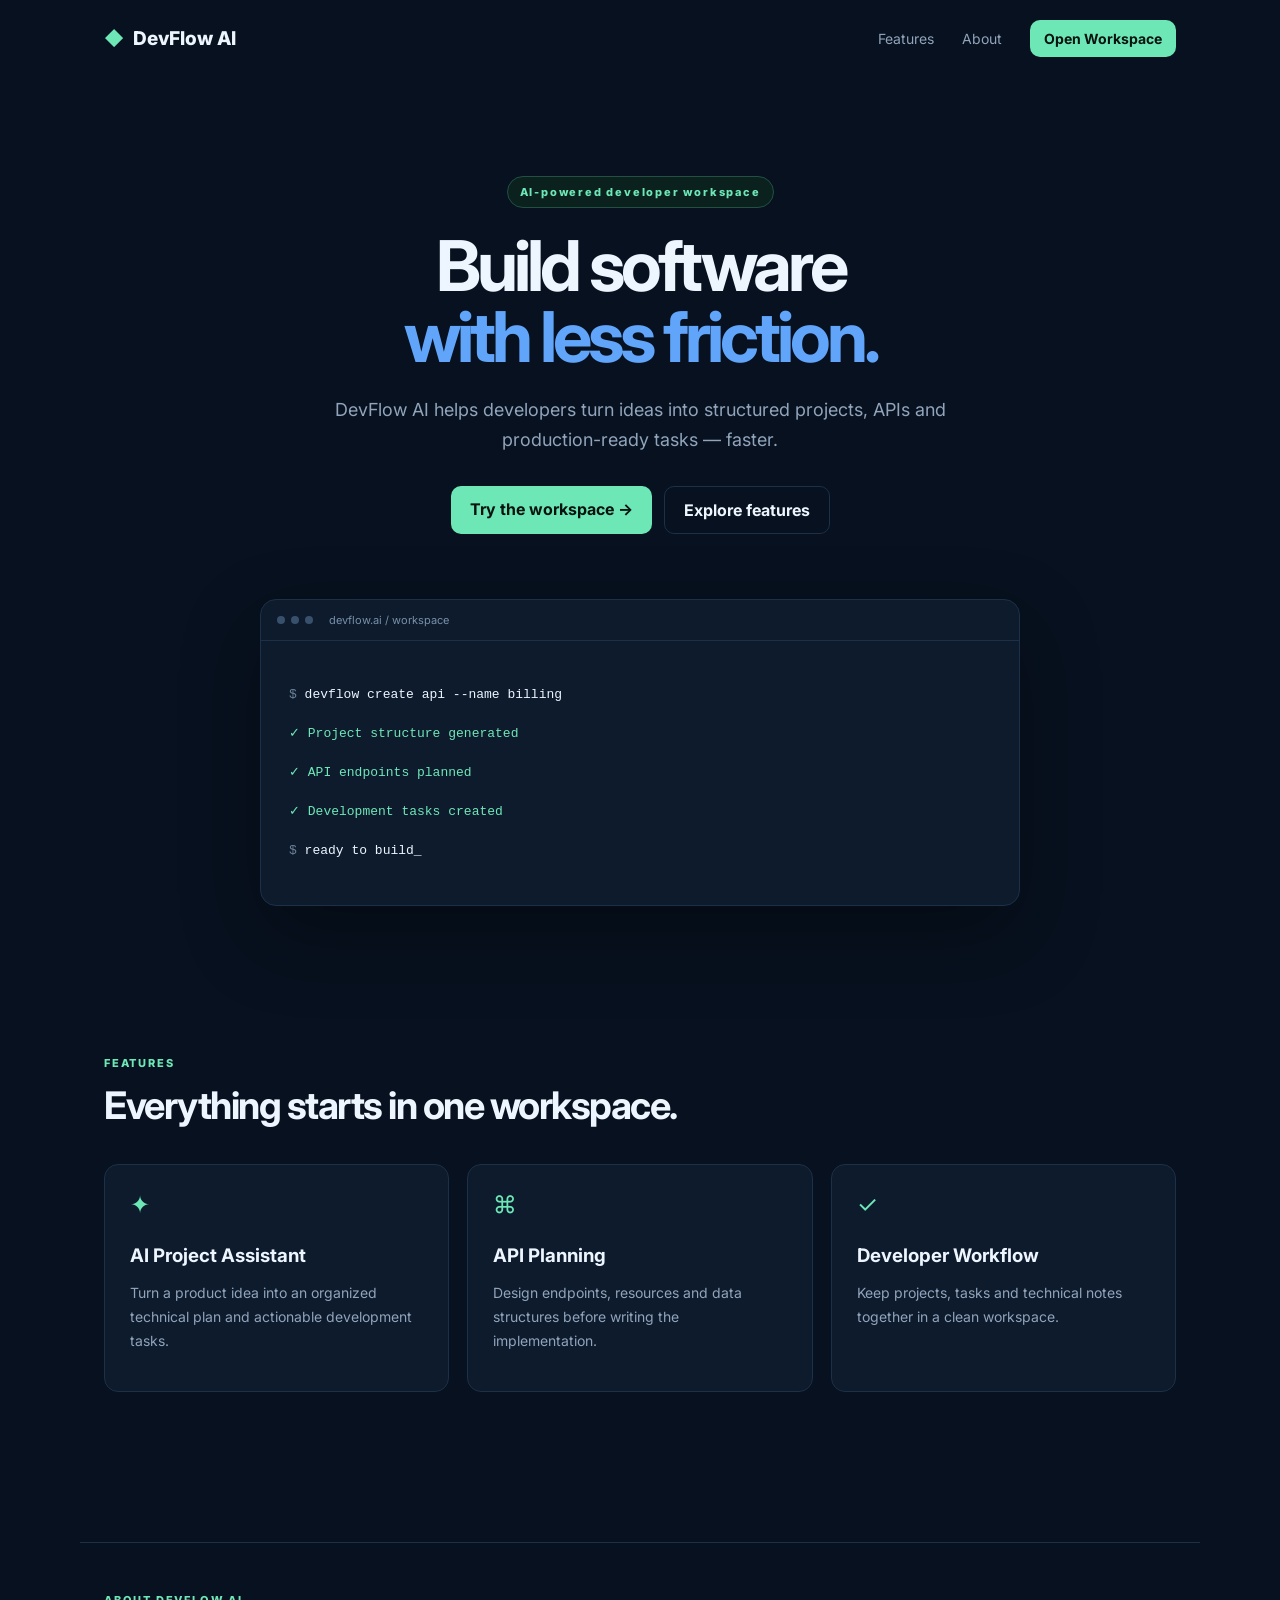
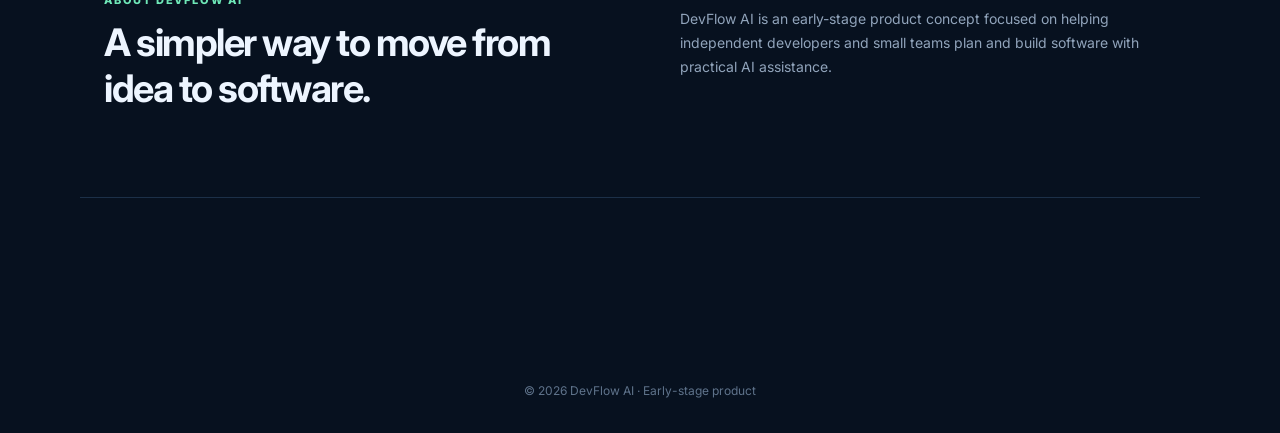
==== index.html @ 963de637 "Add files via upload" ====
<!doctype html>
<html lang="en">
<head>
  <meta charset="UTF-8">
  <meta name="viewport" content="width=device-width, initial-scale=1.0">
  <title>DevFlow AI — AI-powered development workspace</title>
  <meta name="description" content="DevFlow AI helps developers plan, build and manage software projects faster with AI.">
  <link rel="stylesheet" href="style.css">
</head>
<body>
  <nav class="nav">
    <a class="brand" href="index.html"><span>◆</span> DevFlow AI</a>
    <div class="nav-links">
      <a href="#features">Features</a>
      <a href="#about">About</a>
      <a class="btn small" href="login.html">Open Workspace</a>
    </div>
  </nav>

  <main>
    <section class="hero">
      <div class="badge">AI-powered developer workspace</div>
      <h1>Build software<br><span>with less friction.</span></h1>
      <p>DevFlow AI helps developers turn ideas into structured projects, APIs and production-ready tasks — faster.</p>
      <div class="actions">
        <a class="btn" href="login.html">Try the workspace →</a>
        <a class="btn ghost" href="#features">Explore features</a>
      </div>
      <div class="hero-card">
        <div class="window-top"><i></i><i></i><i></i><span>devflow.ai / workspace</span></div>
        <div class="terminal">
          <p><span class="muted">$</span> devflow create api --name billing</p>
          <p class="success">✓ Project structure generated</p>
          <p class="success">✓ API endpoints planned</p>
          <p class="success">✓ Development tasks created</p>
          <p><span class="muted">$</span> ready to build_</p>
        </div>
      </div>
    </section>

    <section id="features" class="section">
      <div class="eyebrow">FEATURES</div>
      <h2>Everything starts in one workspace.</h2>
      <div class="grid">
        <article><div class="icon">✦</div><h3>AI Project Assistant</h3><p>Turn a product idea into an organized technical plan and actionable development tasks.</p></article>
        <article><div class="icon">⌘</div><h3>API Planning</h3><p>Design endpoints, resources and data structures before writing the implementation.</p></article>
        <article><div class="icon">✓</div><h3>Developer Workflow</h3><p>Keep projects, tasks and technical notes together in a clean workspace.</p></article>
      </div>
    </section>

    <section id="about" class="about">
      <div>
        <div class="eyebrow">ABOUT DEVFLOW AI</div>
        <h2>A simpler way to move from idea to software.</h2>
      </div>
      <p>DevFlow AI is an early-stage product concept focused on helping independent developers and small teams plan and build software with practical AI assistance.</p>
    </section>
  </main>

  <footer>© 2026 DevFlow AI · Early-stage product</footer>
</body>
</html>
---- style.css ----
@import url('https://fonts.googleapis.com/css2?family=Inter:wght@400;500;600;700;800&display=swap');
:root{--bg:#07111f;--panel:#0d1b2d;--line:#1c3048;--text:#edf5ff;--muted:#91a4bb;--accent:#6ee7b7;--accent2:#60a5fa}
*{box-sizing:border-box}html{scroll-behavior:smooth}body{margin:0;background:var(--bg);color:var(--text);font-family:Inter,Arial,sans-serif}a{text-decoration:none;color:inherit}
.nav{height:76px;display:flex;align-items:center;justify-content:space-between;max-width:1120px;margin:auto;padding:0 24px}.brand{font-weight:800;font-size:19px;display:flex;gap:9px;align-items:center}.brand span{color:var(--accent)}.nav-links{display:flex;gap:28px;align-items:center;color:var(--muted);font-size:14px}.nav-links a:hover{color:white}
.btn{display:inline-block;background:var(--accent);color:#06130e;padding:13px 19px;border-radius:10px;font-weight:700;border:0;cursor:pointer}.btn.small{padding:10px 14px}.btn.ghost{background:transparent;color:var(--text);border:1px solid var(--line)}.btn.full{width:100%}
.hero{max-width:900px;margin:100px auto 0;padding:0 24px;text-align:center}.badge,.eyebrow{color:var(--accent);font-size:11px;font-weight:800;letter-spacing:1.8px}.badge{display:inline-block;padding:8px 12px;border:1px solid #235043;border-radius:99px;background:#0b211d}.hero h1{font-size:70px;line-height:1.02;letter-spacing:-4px;margin:22px 0}.hero h1 span{color:var(--accent2)}.hero>p{max-width:650px;margin:auto;color:var(--muted);font-size:18px;line-height:1.7}.actions{display:flex;gap:12px;justify-content:center;margin:30px 0 65px}
.hero-card{max-width:760px;margin:auto;background:var(--panel);border:1px solid var(--line);border-radius:16px;text-align:left;overflow:hidden;box-shadow:0 30px 80px #0005}.window-top{padding:13px 16px;border-bottom:1px solid var(--line);color:#7890a8;font-size:11px}.window-top i{display:inline-block;width:8px;height:8px;border-radius:50%;background:#38506b;margin-right:6px}.window-top span{margin-left:10px}.terminal{padding:28px;font-family:ui-monospace,monospace;font-size:13px;line-height:2}.muted{color:#6d8197}.success{color:var(--accent)}
.section{max-width:1120px;margin:150px auto;padding:0 24px}.section h2,.about h2{font-size:38px;letter-spacing:-1.5px;margin:12px 0 36px}.grid{display:grid;grid-template-columns:repeat(3,1fr);gap:18px}.grid article,.panel,.stats>div{background:var(--panel);border:1px solid var(--line);border-radius:14px;padding:25px}.icon{font-size:24px;color:var(--accent);margin-bottom:25px}.grid h3{margin:0 0 10px}.grid p,.about p{color:var(--muted);line-height:1.7;font-size:14px}.about{max-width:1120px;margin:100px auto 150px;padding:50px 24px;display:grid;grid-template-columns:1fr 1fr;gap:80px;border-top:1px solid var(--line);border-bottom:1px solid var(--line)}footer{text-align:center;padding:35px;color:#5f738b;font-size:12px}
.center{min-height:100vh;display:grid;place-items:center}.auth-card{width:min(410px,90%);background:var(--panel);border:1px solid var(--line);border-radius:16px;padding:35px}.auth-card h1{margin:45px 0 8px}.auth-card p,.auth-card small{color:var(--muted)}form{margin-top:28px}label{display:block;font-size:12px;margin:16px 0 7px;color:#b8c7d7}input{width:100%;padding:13px;border-radius:9px;border:1px solid var(--line);background:#081522;color:white}.auth-card small{display:block;margin-top:18px;font-size:11px}
.dashboard{display:flex;min-height:100vh}.dashboard aside{width:230px;border-right:1px solid var(--line);padding:25px 18px;display:flex;flex-direction:column;gap:8px}.side{padding:12px 14px;border-radius:9px;color:var(--muted);font-size:13px}.side.active,.side:hover{background:#10243a;color:white}.logout{margin-top:auto;color:var(--muted);font-size:12px;padding:12px}.dash-main{flex:1;max-width:1100px;padding:55px}.dash-head{display:flex;justify-content:space-between;align-items:end}.dash-head h1{margin:10px 0 6px}.dash-head p{color:var(--muted);margin:0}.stats{display:grid;grid-template-columns:repeat(3,1fr);gap:15px;margin:40px 0}.stats b{display:block;font-size:30px}.stats span{color:var(--muted);font-size:12px}.panel-title{display:flex;justify-content:space-between;align-items:center}.panel-title h2{margin:0;font-size:18px}.panel-title span{font-size:11px;color:var(--muted)}.project{display:flex;justify-content:space-between;align-items:center;padding:20px 0;border-top:1px solid var(--line);margin-top:18px}.project p{color:var(--muted);font-size:12px;margin:7px 0 0}.status{font-size:11px;color:var(--accent);background:#0b211d;padding:7px 10px;border-radius:99px}
@media(max-width:700px){.nav-links a:not(.btn){display:none}.hero{margin-top:65px}.hero h1{font-size:47px;letter-spacing:-2.5px}.grid,.about,.stats{grid-template-columns:1fr}.about{gap:20px}.dashboard aside{width:70px;padding:20px 8px}.dashboard aside .brand{font-size:0}.side{font-size:0;text-align:center}.logout{font-size:0}.dash-main{padding:30px 20px}.dash-head{align-items:start;gap:20px;flex-direction:column}}
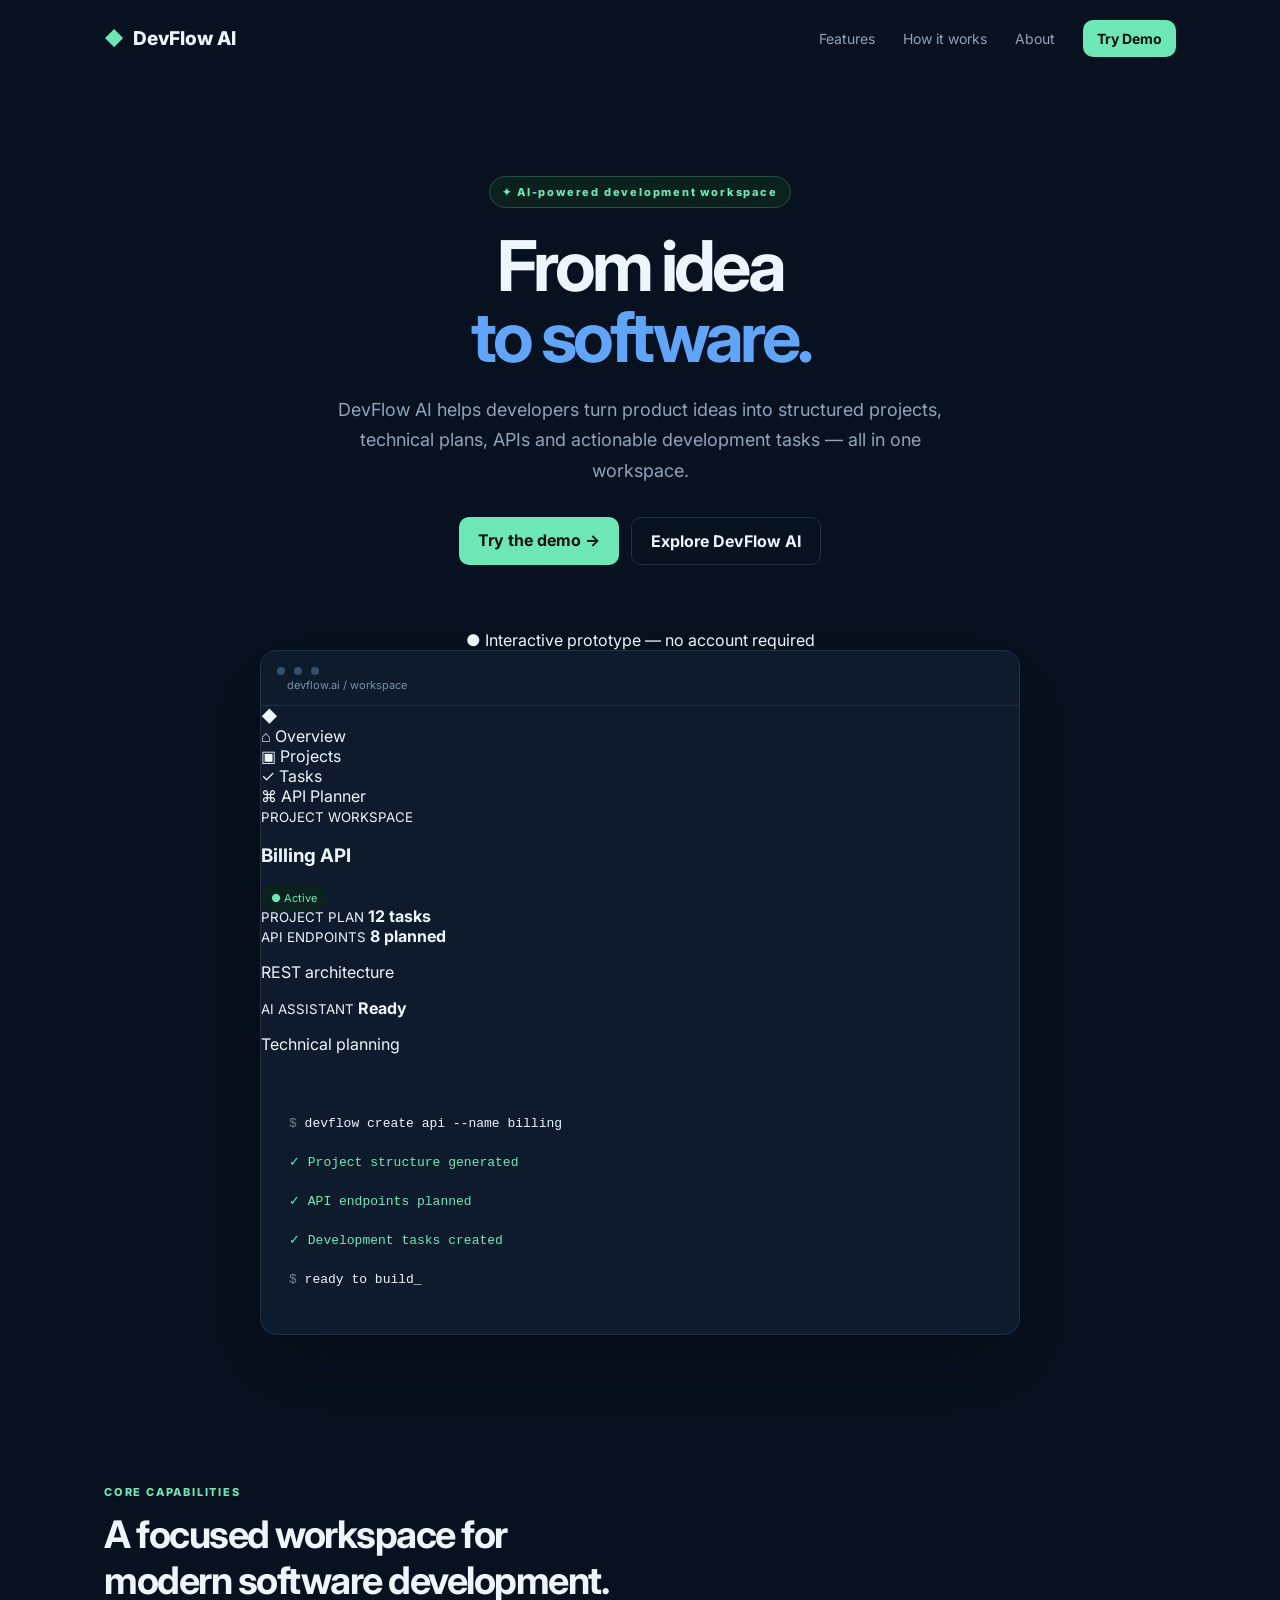
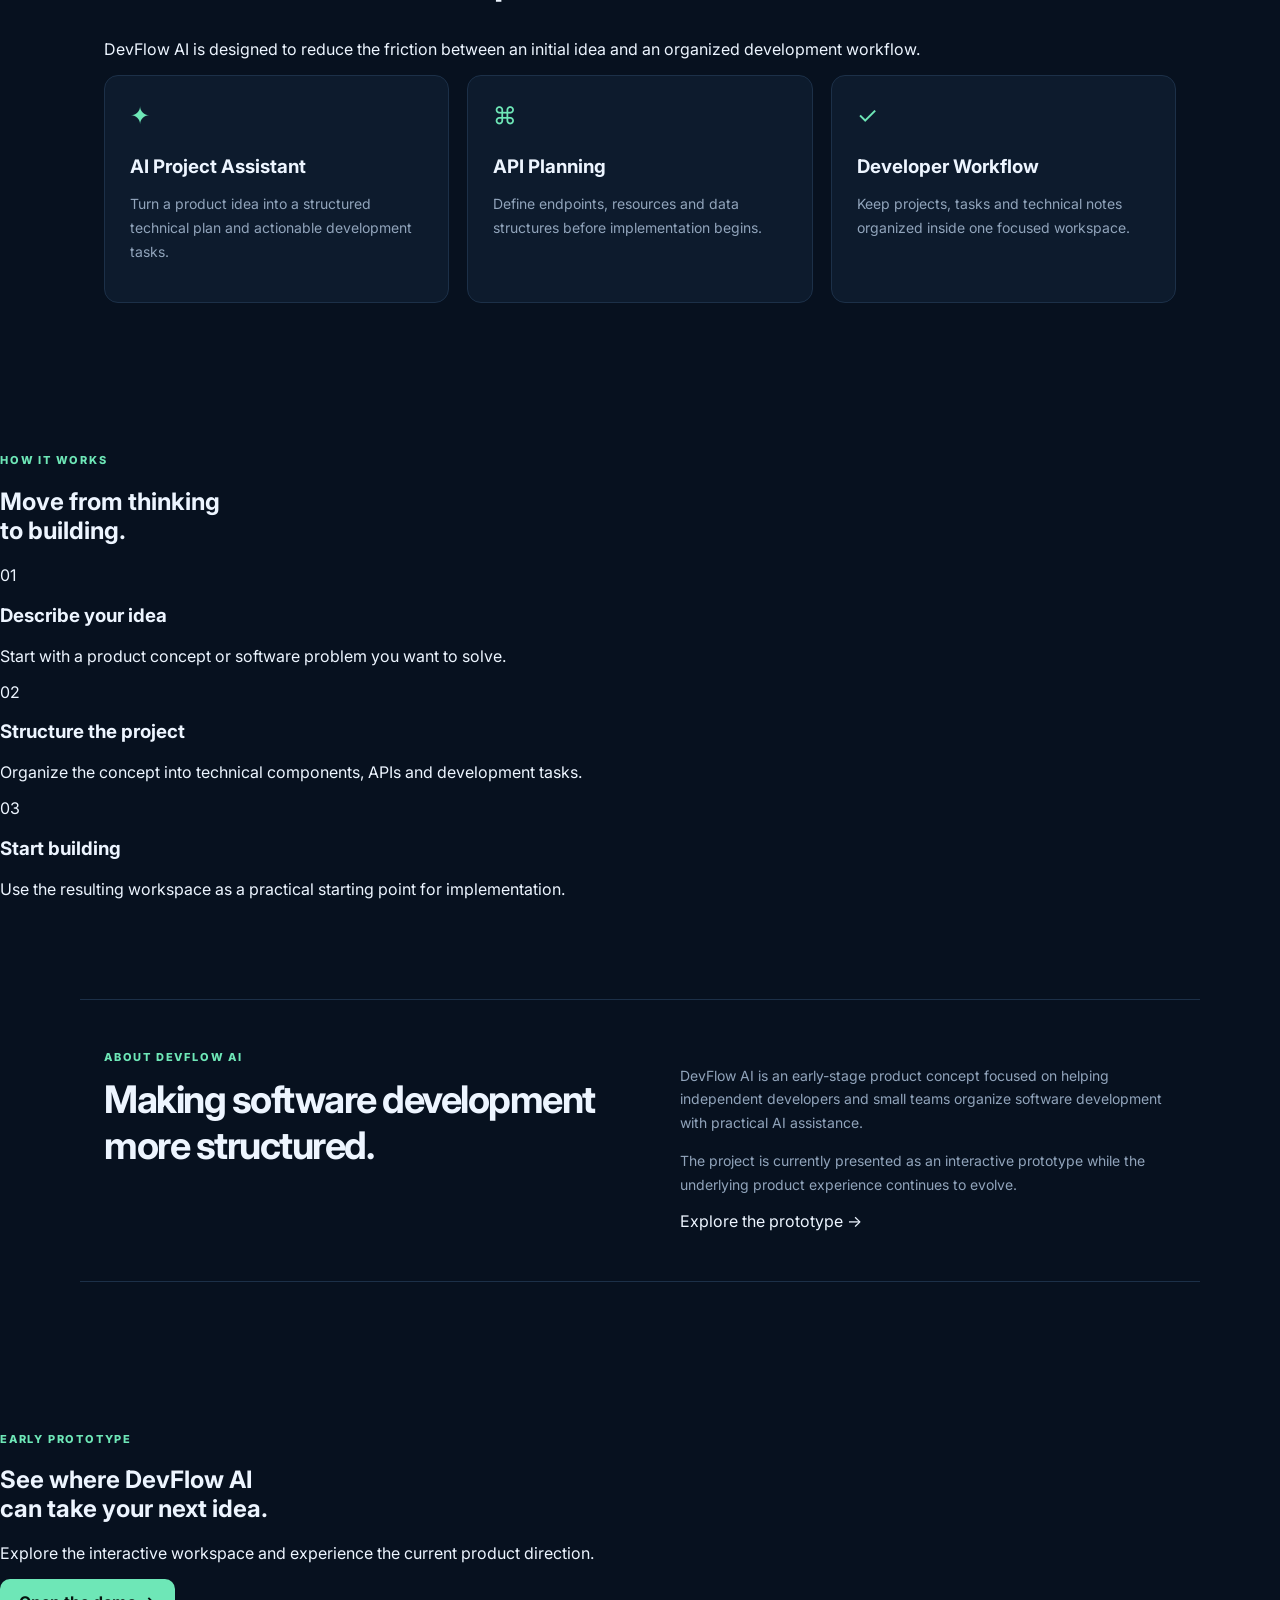
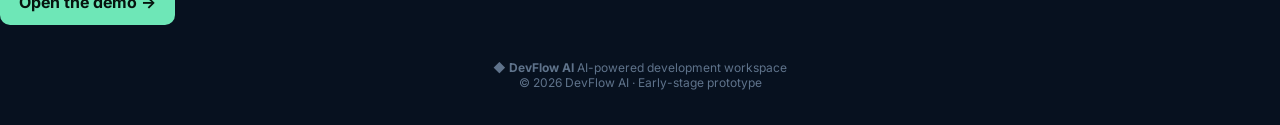
==== commit bac7c101: "Revise index.html for updated content and structure Updated the HTML structure and content for the D" ====
--- a/index.html
+++ b/index.html
@@ -1,62 +1,365 @@
-<!doctype html>
+<!DOCTYPE html>
 <html lang="en">
 <head>
-  <meta charset="UTF-8">
-  <meta name="viewport" content="width=device-width, initial-scale=1.0">
-  <title>DevFlow AI — AI-powered development workspace</title>
-  <meta name="description" content="DevFlow AI helps developers plan, build and manage software projects faster with AI.">
-  <link rel="stylesheet" href="style.css">
+    <meta charset="UTF-8">
+    <meta name="viewport" content="width=device-width, initial-scale=1.0">
+
+    <title>DevFlow AI — Build software with less friction</title>
+
+    <meta
+        name="description"
+        content="DevFlow AI is an AI-powered development workspace that helps developers move from ideas to structured software projects."
+    >
+
+    <link rel="stylesheet" href="style.css">
 </head>
+
 <body>
-  <nav class="nav">
-    <a class="brand" href="index.html"><span>◆</span> DevFlow AI</a>
+
+<nav class="nav">
+    <a class="brand" href="index.html">
+        <span>◆</span>
+        DevFlow AI
+    </a>
+
     <div class="nav-links">
-      <a href="#features">Features</a>
-      <a href="#about">About</a>
-      <a class="btn small" href="login.html">Open Workspace</a>
+        <a href="#features">Features</a>
+        <a href="#workflow">How it works</a>
+        <a href="#about">About</a>
+        <a class="btn small" href="login.html">Try Demo</a>
     </div>
-  </nav>
-
-  <main>
+</nav>
+
+<main>
+
+    <!-- HERO -->
     <section class="hero">
-      <div class="badge">AI-powered developer workspace</div>
-      <h1>Build software<br><span>with less friction.</span></h1>
-      <p>DevFlow AI helps developers turn ideas into structured projects, APIs and production-ready tasks — faster.</p>
-      <div class="actions">
-        <a class="btn" href="login.html">Try the workspace →</a>
-        <a class="btn ghost" href="#features">Explore features</a>
-      </div>
-      <div class="hero-card">
-        <div class="window-top"><i></i><i></i><i></i><span>devflow.ai / workspace</span></div>
-        <div class="terminal">
-          <p><span class="muted">$</span> devflow create api --name billing</p>
-          <p class="success">✓ Project structure generated</p>
-          <p class="success">✓ API endpoints planned</p>
-          <p class="success">✓ Development tasks created</p>
-          <p><span class="muted">$</span> ready to build_</p>
-        </div>
-      </div>
-    </section>
-
+
+        <div class="badge">
+            ✦ AI-powered development workspace
+        </div>
+
+        <h1>
+            From idea<br>
+            <span>to software.</span>
+        </h1>
+
+        <p>
+            DevFlow AI helps developers turn product ideas into
+            structured projects, technical plans, APIs and actionable
+            development tasks — all in one workspace.
+        </p>
+
+        <div class="actions">
+            <a class="btn" href="login.html">
+                Try the demo →
+            </a>
+
+            <a class="btn ghost" href="#features">
+                Explore DevFlow AI
+            </a>
+        </div>
+
+        <div class="demo-note">
+            <span>●</span>
+            Interactive prototype — no account required
+        </div>
+
+        <!-- PRODUCT PREVIEW -->
+        <div class="hero-card">
+
+            <div class="window-top">
+                <div class="window-dots">
+                    <i></i>
+                    <i></i>
+                    <i></i>
+                </div>
+
+                <span>devflow.ai / workspace</span>
+            </div>
+
+            <div class="workspace-preview">
+
+                <aside>
+                    <div class="mini-logo">◆</div>
+
+                    <div class="side-item active">
+                        <span>⌂</span> Overview
+                    </div>
+
+                    <div class="side-item">
+                        <span>▣</span> Projects
+                    </div>
+
+                    <div class="side-item">
+                        <span>✓</span> Tasks
+                    </div>
+
+                    <div class="side-item">
+                        <span>⌘</span> API Planner
+                    </div>
+                </aside>
+
+                <div class="preview-content">
+
+                    <div class="preview-header">
+                        <div>
+                            <small>PROJECT WORKSPACE</small>
+                            <h3>Billing API</h3>
+                        </div>
+
+                        <span class="status">● Active</span>
+                    </div>
+
+                    <div class="preview-grid">
+
+                        <div class="preview-box">
+                            <small>PROJECT PLAN</small>
+                            <strong>12 tasks</strong>
+                            <div class="progress">
+                                <span></span>
+                            </div>
+                        </div>
+
+                        <div class="preview-box">
+                            <small>API ENDPOINTS</small>
+                            <strong>8 planned</strong>
+                            <p>REST architecture</p>
+                        </div>
+
+                        <div class="preview-box">
+                            <small>AI ASSISTANT</small>
+                            <strong>Ready</strong>
+                            <p>Technical planning</p>
+                        </div>
+
+                    </div>
+
+                    <div class="terminal">
+
+                        <p>
+                            <span class="muted">$</span>
+                            devflow create api --name billing
+                        </p>
+
+                        <p class="success">
+                            ✓ Project structure generated
+                        </p>
+
+                        <p class="success">
+                            ✓ API endpoints planned
+                        </p>
+
+                        <p class="success">
+                            ✓ Development tasks created
+                        </p>
+
+                        <p>
+                            <span class="muted">$</span>
+                            ready to build_
+                        </p>
+
+                    </div>
+
+                </div>
+
+            </div>
+        </div>
+
+    </section>
+
+
+    <!-- FEATURES -->
     <section id="features" class="section">
-      <div class="eyebrow">FEATURES</div>
-      <h2>Everything starts in one workspace.</h2>
-      <div class="grid">
-        <article><div class="icon">✦</div><h3>AI Project Assistant</h3><p>Turn a product idea into an organized technical plan and actionable development tasks.</p></article>
-        <article><div class="icon">⌘</div><h3>API Planning</h3><p>Design endpoints, resources and data structures before writing the implementation.</p></article>
-        <article><div class="icon">✓</div><h3>Developer Workflow</h3><p>Keep projects, tasks and technical notes together in a clean workspace.</p></article>
-      </div>
-    </section>
-
+
+        <div class="eyebrow">CORE CAPABILITIES</div>
+
+        <h2>
+            A focused workspace for<br>
+            modern software development.
+        </h2>
+
+        <p class="section-intro">
+            DevFlow AI is designed to reduce the friction between
+            an initial idea and an organized development workflow.
+        </p>
+
+        <div class="grid">
+
+            <article>
+                <div class="icon">✦</div>
+
+                <h3>AI Project Assistant</h3>
+
+                <p>
+                    Turn a product idea into a structured technical
+                    plan and actionable development tasks.
+                </p>
+            </article>
+
+
+            <article>
+                <div class="icon">⌘</div>
+
+                <h3>API Planning</h3>
+
+                <p>
+                    Define endpoints, resources and data structures
+                    before implementation begins.
+                </p>
+            </article>
+
+
+            <article>
+                <div class="icon">✓</div>
+
+                <h3>Developer Workflow</h3>
+
+                <p>
+                    Keep projects, tasks and technical notes organized
+                    inside one focused workspace.
+                </p>
+            </article>
+
+        </div>
+
+    </section>
+
+
+    <!-- WORKFLOW -->
+    <section id="workflow" class="workflow">
+
+        <div class="eyebrow">HOW IT WORKS</div>
+
+        <h2>
+            Move from thinking<br>
+            to building.
+        </h2>
+
+        <div class="steps">
+
+            <div class="step">
+                <span>01</span>
+
+                <div>
+                    <h3>Describe your idea</h3>
+
+                    <p>
+                        Start with a product concept or software problem
+                        you want to solve.
+                    </p>
+                </div>
+            </div>
+
+
+            <div class="step">
+                <span>02</span>
+
+                <div>
+                    <h3>Structure the project</h3>
+
+                    <p>
+                        Organize the concept into technical components,
+                        APIs and development tasks.
+                    </p>
+                </div>
+            </div>
+
+
+            <div class="step">
+                <span>03</span>
+
+                <div>
+                    <h3>Start building</h3>
+
+                    <p>
+                        Use the resulting workspace as a practical
+                        starting point for implementation.
+                    </p>
+                </div>
+            </div>
+
+        </div>
+
+    </section>
+
+
+    <!-- ABOUT -->
     <section id="about" class="about">
-      <div>
-        <div class="eyebrow">ABOUT DEVFLOW AI</div>
-        <h2>A simpler way to move from idea to software.</h2>
-      </div>
-      <p>DevFlow AI is an early-stage product concept focused on helping independent developers and small teams plan and build software with practical AI assistance.</p>
-    </section>
-  </main>
-
-  <footer>© 2026 DevFlow AI · Early-stage product</footer>
+
+        <div>
+
+            <div class="eyebrow">
+                ABOUT DEVFLOW AI
+            </div>
+
+            <h2>
+                Making software development
+                more structured.
+            </h2>
+
+        </div>
+
+        <div class="about-copy">
+
+            <p>
+                DevFlow AI is an early-stage product concept focused
+                on helping independent developers and small teams
+                organize software development with practical AI assistance.
+            </p>
+
+            <p>
+                The project is currently presented as an interactive
+                prototype while the underlying product experience
+                continues to evolve.
+            </p>
+
+            <a class="text-link" href="login.html">
+                Explore the prototype →
+            </a>
+
+        </div>
+
+    </section>
+
+
+    <!-- CTA -->
+    <section class="cta">
+
+        <div class="eyebrow">EARLY PROTOTYPE</div>
+
+        <h2>
+            See where DevFlow AI<br>
+            can take your next idea.
+        </h2>
+
+        <p>
+            Explore the interactive workspace and experience
+            the current product direction.
+        </p>
+
+        <a class="btn" href="login.html">
+            Open the demo →
+        </a>
+
+    </section>
+
+</main>
+
+
+<footer>
+
+    <div>
+        <strong>◆ DevFlow AI</strong>
+        <span>AI-powered development workspace</span>
+    </div>
+
+    <span>
+        © 2026 DevFlow AI · Early-stage prototype
+    </span>
+
+</footer>
+
+
 </body>
-</html>+</html>
